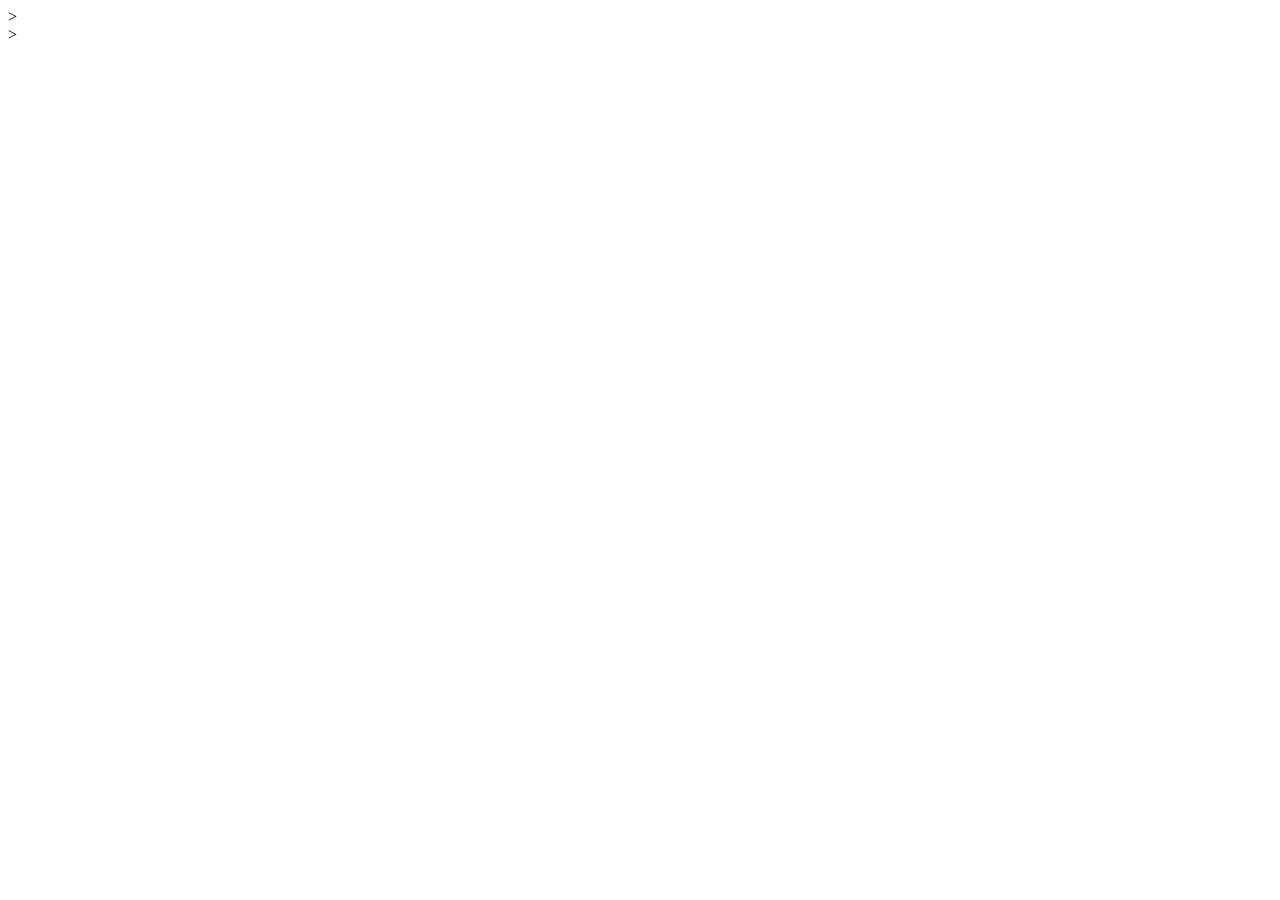
==== index.html @ 70b07ca1 "initial commit" ====
<!DOCTYPE html>
<html lang="en">
<head>
    <meta charset="UTF-8" />
    <meta name="viewport" content="width=device-width, initial-scale=1.0" />
    <title>Portfolio Website - Benjamin Thomas</title>
    <meta name="description" content="UX design portfolio of Ben Thomas showcasing the full design process from research and ideation to prototyping, testing, coding, and final product delivery.">
    <!-- CSS -->
    <link rel="stylesheet" href="css/style.css" />
    <link rel="stylesheet" href="css/grid.css" />
</head>
<body>
    <!-- Navigation -->
    <nav>

    </nav>>

    <!-- Main -->
    <main>

    </main>>

    <!-- Footer -->
     <footer>
        
     </footer>

    <!-- Scripts -->
    <script src="js/"></script>
</body>
</html>
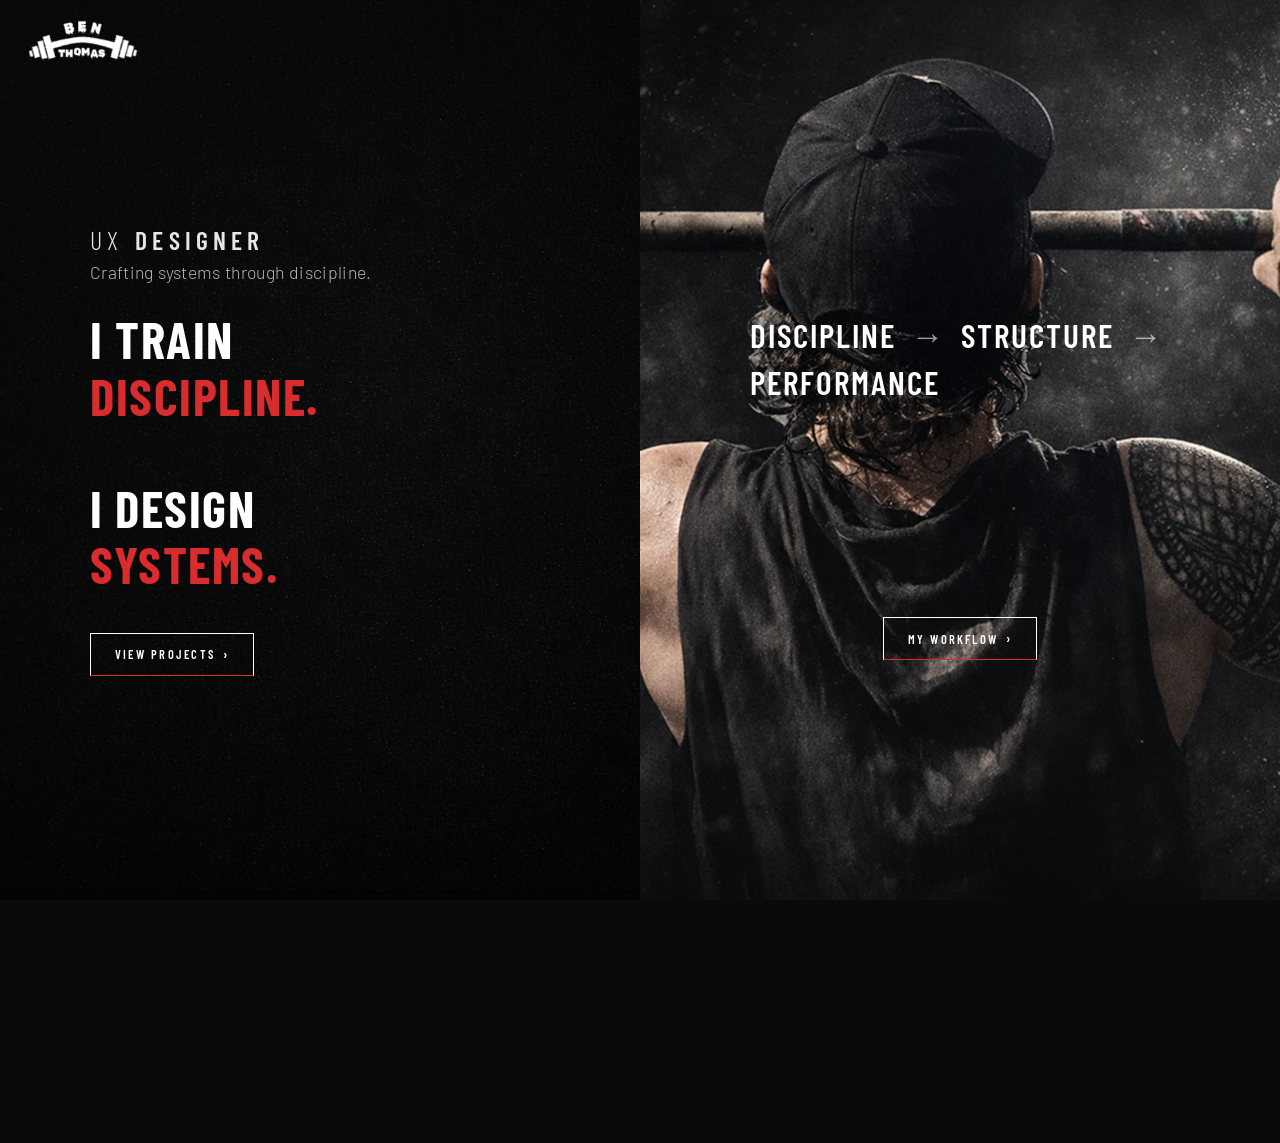
==== commit ff8e8d7f: "Add homepage" ====
--- a/index.html
+++ b/index.html
@@ -4,28 +4,76 @@
     <meta charset="UTF-8" />
     <meta name="viewport" content="width=device-width, initial-scale=1.0" />
     <title>Portfolio Website - Benjamin Thomas</title>
-    <meta name="description" content="UX design portfolio of Ben Thomas showcasing the full design process from research and ideation to prototyping, testing, coding, and final product delivery.">
-    <!-- CSS -->
+    <meta name="description" content="UX design portfolio of Ben Thomas — research, ideation, prototyping, testing, coding and delivery." />
+    <link rel="preconnect" href="https://fonts.googleapis.com" />
+    <link rel="preconnect" href="https://fonts.gstatic.com" crossorigin />
+    <link href="https://fonts.googleapis.com/css2?family=Barlow+Condensed:wght@300;400;600;700&family=Barlow:wght@300;400;500&display=swap" rel="stylesheet" />
     <link rel="stylesheet" href="css/style.css" />
     <link rel="stylesheet" href="css/grid.css" />
 </head>
 <body>
-    <!-- Navigation -->
-    <nav>
-
-    </nav>>
-
-    <!-- Main -->
+    <!-- ------- Navigation ------- -->
+    <nav class="site-nav" aria-label="Site navigation">
+        <a href="index.html" class="nav__logo" aria-label="Ben Thomas — Homepage">
+            <img src="images/logo.webp" alt="Ben Thomas logo" />
+        </a>
+    </nav>
+    <!-- ------- Main ------- -->
     <main>
-
-    </main>>
-
-    <!-- Footer -->
-     <footer>
-        
-     </footer>
-
-    <!-- Scripts -->
-    <script src="js/"></script>
+        <!-- ------- Hero ------- -->
+        <section class="hero" id="hero" aria-label="Hero">
+            <!-- Left panel -->
+            <article class="hero__left" id="heroLeft">
+                <div class="hero__left-content">
+                    <p class="hero__label"><span>UX</span> Designer</p>
+                    <p class="hero__sub">Crafting systems through discipline.</p>
+                    <h1 class="hero__statement">
+                        I train<br>
+                        <em>discipline.</em><br><br>
+                        I design<br>
+                        <em>systems.</em>
+                    </h1>
+                    <a href="projects.html" class="btn-outline">View Projects</a>
+                </div>
+            </article>
+            <!-- Right panel -->
+            <article class="hero__right" id="heroRight">
+                <div class="hero__right-content">
+                    <p class="hero__tagline">
+                        Discipline <span class="arrow">→</span> Structure <span class="arrow">→</span><br>
+                        Performance
+                    </p>
+                    <a href="workflow.html" class="btn-outline">My Workflow</a>
+                </div>
+            </article>
+        </section>
+    </main>
+    <!-- ------- Footer ------- -->
+    <footer class="site-footer">
+        <div class="footer__grid">
+            <div class="footer__col">
+                <h3>Explore</h3>
+                <nav aria-label="Explore">
+                    <a href="workflow.html">Workflow</a>
+                    <a href="projects.html">Projects</a>
+                </nav>
+            </div>
+            <div class="footer__col footer__col--contact">
+                <p class="footer__contact-label">Get in touch</p>
+                <a href="mailto:benthoma0s03@gmail.com" class="footer__email">benthoma0s03@gmail.com</a>
+            </div>
+            <div class="footer__col">
+                <h3>Discover</h3>
+                <nav aria-label="Discover">
+                    <a href="https://www.linkedin.com/in/benjamin-david-thomas/" target="_blank" rel="noopener noreferrer">LinkedIn</a>
+                    <a href="https://github.com/BenjaminDThomas" target="_blank" rel="noopener noreferrer">Github</a>
+                </nav>
+            </div>
+        </div>
+        <hr class="footer__divider" />
+        <p class="footer__copy">All content on this site is the creation and property of Benjamin Thomas.</p>
+    </footer>
+    <!-- ------- Scripts ------- -->
+    <script src="js/hero.js"></script>
 </body>
 </html>
--- a/css/style.css
+++ b/css/style.css
@@ -0,0 +1,94 @@
+/*
+-----------
+Design
+-----------
+*/
+:root {
+    --red: #D82C2E;
+    --white: #FFFFFF;
+    --footer-bg: #111111;
+    --nav-h: 78px;
+    --ease: 0.65s cubic-bezier(0.77, 0, 0.175, 1);
+    --font-condensed: 'Barlow Condensed', sans-serif;
+}
+/*
+-----------
+Global
+-----------
+*/
+*, *::before, *::after { box-sizing: border-box; margin: 0; padding: 0; }
+html, body { height: 100%; background: #0a0a0a; color: var(--white); font-family: 'Barlow', sans-serif; overflow-x: hidden; }
+/*
+-----------
+Navigation
+-----------
+*/
+.site-nav { position: fixed; top: 0; left: 0; width: 100%; height: var(--nav-h); z-index: 20; padding: 18px 28px; background: transparent; }
+.nav__logo { display: inline-block; transition: opacity 0.2s; }
+.nav__logo:hover { opacity: 0.8; }
+.nav__logo img { height: 42px; width: auto; }
+/*
+-----------
+Hero
+-----------
+*/
+.hero { position: relative; width: 100%; height: 100vh; min-height: 560px; overflow: hidden; --split: 50%; }
+.hero__left { left: 0; width: var(--split); background: url('../homepage_images/left_side_background.webp') center / cover no-repeat; }
+.hero__left::before { content: ''; position: absolute; inset: 0; background: rgba(0,0,0,0.55); pointer-events: none; z-index: 0; }
+.hero__right { right: 0; width: calc(100% - var(--split)); background: url('../homepage_images/profile_image.webp') center / cover no-repeat; }
+/*
+-----------
+Hero — Hover States
+-----------
+*/
+.hero.hover-left { --split: 65%; }
+.hero.hover-left .hero__right { filter: blur(3px) brightness(0.45); }
+.hero.hover-left .hero__right-content { opacity: 0.15; }
+.hero.hover-right { --split: 35%; }
+.hero.hover-right .hero__left { filter: blur(3px) brightness(0.45); }
+.hero.hover-right .hero__left-content { opacity: 0.15; }
+/*
+-----------
+Hero — Content
+-----------
+*/
+.hero__left,
+.hero__right { position: absolute; top: 0; bottom: 0; overflow: hidden; display: flex; align-items: center; justify-content: center; transition: width var(--ease), filter var(--ease); }
+.hero__left-content,
+.hero__right-content { position: relative; z-index: 1; width: 78%; max-width: 460px; min-height: 420px; padding-bottom: 0; display: flex; flex-direction: column; align-items: flex-start; justify-content: space-between; transition: opacity 0.4s ease; }
+.hero__right-content { padding-top: 8vh; align-items: center; }
+.hero__right-content .hero__tagline { align-self: center; white-space: nowrap; font-size: clamp(1.6rem, 2.6vw, 2.4rem); }
+.hero__right-content .btn-outline { align-self: center; }
+.hero__label { font-family: var(--font-condensed); font-size: 1.6rem; font-weight: 600; letter-spacing: 0.2em; text-transform: uppercase; margin-bottom: 6px; opacity: 0.9; }
+.hero__label span { font-weight: 300; margin-right: 2px; }
+.hero__sub { font-size: 1.1rem; font-weight: 300; color: rgba(255,255,255,0.7); margin-bottom: 28px; letter-spacing: 0.02em; }
+.hero__statement { font-family: var(--font-condensed); font-size: clamp(2.4rem, 4vw, 3.8rem); font-weight: 700; line-height: 1.1; text-transform: uppercase; letter-spacing: 0.03em; margin-bottom: 40px; }
+.hero__statement em { font-style: normal; color: var(--red); }
+.hero__tagline { font-family: var(--font-condensed); font-size: clamp(1.4rem, 2.2vw, 2rem); font-weight: 600; letter-spacing: 0.06em; text-transform: uppercase; line-height: 1.4; margin-bottom: 40px; white-space: nowrap; }
+.hero__tagline .arrow { color: rgba(255,255,255,0.6); font-weight: 300; margin: 0 6px; }
+/*
+-----------
+Button
+-----------
+*/
+.btn-outline { display: inline-flex; align-items: center; gap: 8px; padding: 12px 24px; border: 1.5px solid var(--white); border-bottom-color: var(--red); background: transparent; color: var(--white); font-family: var(--font-condensed); font-size: 0.78rem; font-weight: 600; letter-spacing: 0.18em; text-transform: uppercase; text-decoration: none; cursor: pointer; transition: background 0.25s, color 0.25s, border-color 0.25s, transform 0.2s; }
+.btn-outline::after { content: '›'; font-size: 1.15em; transition: transform 0.2s; }
+.btn-outline:hover { background: var(--red); border-color: var(--red); color: var(--white); transform: translateY(-2px); }
+.btn-outline:hover::after { transform: translateX(3px); }
+/*
+-----------
+Footer
+-----------
+*/
+.site-footer { background: var(--footer-bg); padding: 52px 0 28px; }
+.footer__col h3 { font-family: var(--font-condensed); font-size: 1.05rem; font-weight: 700; letter-spacing: 0.24em; text-transform: uppercase; color: rgba(255,255,255,0.85); margin-bottom: 18px; }
+.footer__col nav { display: flex; flex-direction: column; gap: 10px; }
+.footer__col a { font-size: 0.95rem; font-weight: 300; color: var(--white); text-decoration: none; display: inline-block; transition: color 0.2s, transform 0.2s; }
+.footer__col a:hover { color: var(--red); transform: translateY(-2px); }
+.footer__col--contact { text-align: left; }
+.footer__contact-label { font-family: var(--font-condensed); font-size: 1.4rem; font-weight: 700; letter-spacing: 0.18em; text-transform: uppercase; color: var(--red); display: block; margin-bottom: 10px; }
+.footer__email { font-size: 0.95rem; font-weight: 400; color: var(--white); text-decoration: none; position: relative; display: inline-block; }
+.footer__email::after { content: ''; position: absolute; left: 0; right: 0; bottom: -2px; height: 1px; background: var(--white); transform: scaleX(0); transform-origin: left; transition: transform 0.25s; }
+.footer__email:hover::after { transform: scaleX(1); }
+.footer__divider { border: none; border-top: 1px solid rgba(255,255,255,0.1); margin: 0 0 20px; }
+.footer__copy { text-align: center; font-size: 0.72rem; font-weight: 300; color: rgba(255,255,255,0.35); letter-spacing: 0.05em; }
--- a/css/grid.css
+++ b/css/grid.css
@@ -0,0 +1,36 @@
+/*
+-----------
+Footer Grid
+-----------
+*/
+.footer__grid { display: grid; grid-template-columns: 1fr 1fr 1fr; align-items: start; max-width: 860px; width: 100%; margin: 0 auto 44px; padding: 0 40px; }
+.footer__col { justify-self: center; text-align: left; }
+.footer__col nav { align-items: flex-start; }
+/*
+-----------
+Responsive
+-----------
+*/
+@media (max-width: 768px) {
+    .site-nav { background: #0a0a0a; }
+    .hero { height: auto; min-height: calc(100svh - var(--nav-h)); margin-top: var(--nav-h); }
+    .hero__left,
+    .hero__right { position: relative; left: auto !important; right: auto !important; width: 100% !important; height: 50svh; filter: none !important; }
+    .hero.hover-left .hero__right,
+    .hero.hover-right .hero__left { filter: none !important; }
+    .hero.hover-left .hero__right-content,
+    .hero.hover-right .hero__left-content { opacity: 1 !important; }
+    .hero__left-content,
+    .hero__right-content { width: 100%; margin: 0; padding: 0 28px 6vh; }
+    .hero__right { display: flex; align-items: center; justify-content: center; }
+    .hero__right-content { padding: 0 !important; margin: 0 auto !important; align-items: flex-start; justify-content: flex-start !important; min-height: 0 !important; width: 70%; max-width: 300px; }
+    .hero__right-content .hero__tagline { align-self: center; text-align: center; white-space: normal; font-size: 1.3rem; }
+    .hero__right-content .btn-outline { align-self: center; margin-top: 24px; }
+    .footer__grid { grid-template-columns: 1fr; padding: 0; gap: 32px; justify-items: center; }
+    .footer__col { width: 180px; }
+    .footer__col--contact { order: -1; }
+}
+@media (max-width: 480px) {
+    .hero__tagline { white-space: normal; }
+    .hero__left-content, .hero__right-content { min-height: 0 !important; }
+}
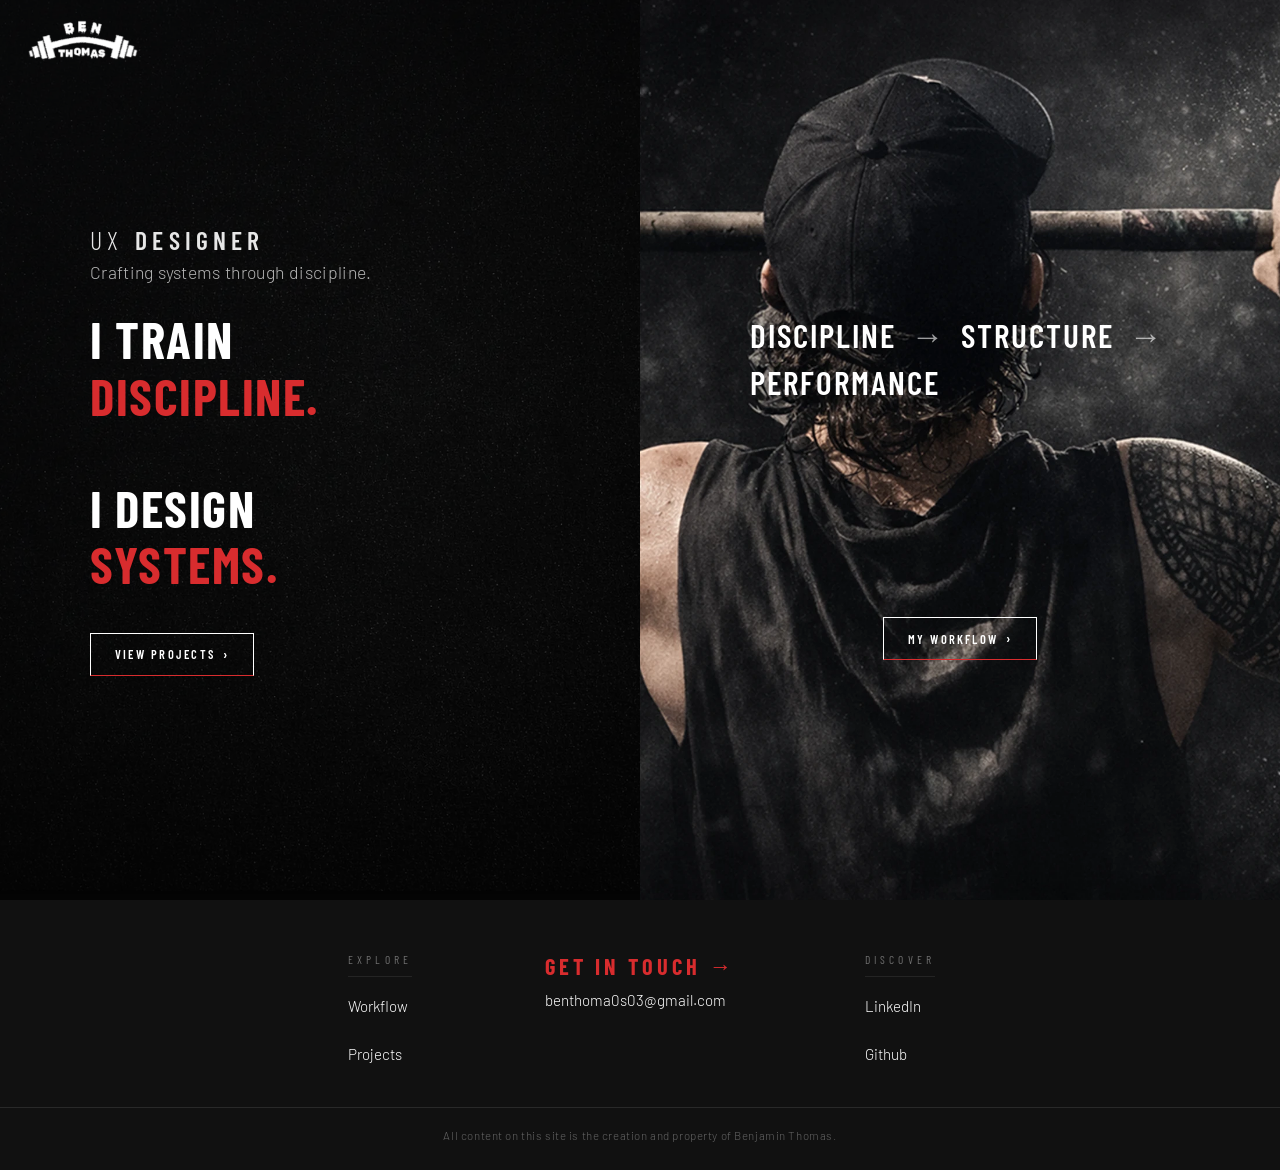
==== commit 79f73112: "Add ux workflow page" ====
--- a/index.html
+++ b/index.html
@@ -52,18 +52,18 @@
     <footer class="site-footer">
         <div class="footer__grid">
             <div class="footer__col">
-                <h3>Explore</h3>
+                <h2>Explore</h2>
                 <nav aria-label="Explore">
                     <a href="workflow.html">Workflow</a>
                     <a href="projects.html">Projects</a>
                 </nav>
             </div>
             <div class="footer__col footer__col--contact">
-                <p class="footer__contact-label">Get in touch</p>
+                <p class="footer__contact-label">Get in touch <span aria-hidden="true">→</span></p>
                 <a href="mailto:benthoma0s03@gmail.com" class="footer__email">benthoma0s03@gmail.com</a>
             </div>
             <div class="footer__col">
-                <h3>Discover</h3>
+                <h2>Discover</h2>
                 <nav aria-label="Discover">
                     <a href="https://www.linkedin.com/in/benjamin-david-thomas/" target="_blank" rel="noopener noreferrer">LinkedIn</a>
                     <a href="https://github.com/BenjaminDThomas" target="_blank" rel="noopener noreferrer">Github</a>
--- a/css/style.css
+++ b/css/style.css
@@ -17,13 +17,28 @@
 -----------
 */
 *, *::before, *::after { box-sizing: border-box; margin: 0; padding: 0; }
-html, body { height: 100%; background: #0a0a0a; color: var(--white); font-family: 'Barlow', sans-serif; overflow-x: hidden; }
+html { min-height: 100%; } body { min-height: 100%; background: #0a0a0a; color: var(--white); font-family: 'Barlow', sans-serif; overflow-x: hidden; }
 /*
 -----------
 Navigation
 -----------
 */
-.site-nav { position: fixed; top: 0; left: 0; width: 100%; height: var(--nav-h); z-index: 20; padding: 18px 28px; background: transparent; }
+.site-nav {
+    position: fixed;
+    top: 0;
+    left: 0;
+    width: 100%;
+    height: var(--nav-h);
+    z-index: 20;
+    padding: 18px 28px;
+    background: transparent;
+    border-bottom: 1px solid transparent;
+    transition: background 0.35s ease, border-color 0.35s ease;
+}
+.site-nav.nav--scrolled {
+    background: #0a0a0a;
+    border-bottom: 1px solid rgba(255,255,255,0.06);
+}
 .nav__logo { display: inline-block; transition: opacity 0.2s; }
 .nav__logo:hover { opacity: 0.8; }
 .nav__logo img { height: 42px; width: auto; }
@@ -58,7 +73,7 @@
 .hero__right-content { position: relative; z-index: 1; width: 78%; max-width: 460px; min-height: 420px; padding-bottom: 0; display: flex; flex-direction: column; align-items: flex-start; justify-content: space-between; transition: opacity 0.4s ease; }
 .hero__right-content { padding-top: 8vh; align-items: center; }
 .hero__right-content .hero__tagline { align-self: center; white-space: nowrap; font-size: clamp(1.6rem, 2.6vw, 2.4rem); }
-.hero__right-content .btn-outline { align-self: center; }
+.hero__right-content .btn-outline { align-self: center; margin-top: auto; }
 .hero__label { font-family: var(--font-condensed); font-size: 1.6rem; font-weight: 600; letter-spacing: 0.2em; text-transform: uppercase; margin-bottom: 6px; opacity: 0.9; }
 .hero__label span { font-weight: 300; margin-right: 2px; }
 .hero__sub { font-size: 1.1rem; font-weight: 300; color: rgba(255,255,255,0.7); margin-bottom: 28px; letter-spacing: 0.02em; }
@@ -81,12 +96,12 @@
 -----------
 */
 .site-footer { background: var(--footer-bg); padding: 52px 0 28px; }
-.footer__col h3 { font-family: var(--font-condensed); font-size: 1.05rem; font-weight: 700; letter-spacing: 0.24em; text-transform: uppercase; color: rgba(255,255,255,0.85); margin-bottom: 18px; }
-.footer__col nav { display: flex; flex-direction: column; gap: 10px; }
+.footer__col h2 { font-family: var(--font-condensed); font-size: 0.72rem; font-weight: 400; letter-spacing: 0.35em; text-transform: uppercase; color: rgba(255,255,255,0.4); margin-bottom: 20px; padding-bottom: 10px; border-bottom: 1px solid rgba(255,255,255,0.08); }
+.footer__col nav { display: flex; flex-direction: column; gap: 30px; margin-top: 16px; }
 .footer__col a { font-size: 0.95rem; font-weight: 300; color: var(--white); text-decoration: none; display: inline-block; transition: color 0.2s, transform 0.2s; }
 .footer__col a:hover { color: var(--red); transform: translateY(-2px); }
 .footer__col--contact { text-align: left; }
-.footer__contact-label { font-family: var(--font-condensed); font-size: 1.4rem; font-weight: 700; letter-spacing: 0.18em; text-transform: uppercase; color: var(--red); display: block; margin-bottom: 10px; }
+.footer__contact-label { font-family: var(--font-condensed); font-size: 1.4rem; font-weight: 700; letter-spacing: 0.18em; text-transform: uppercase; color: var(--red); display: flex; align-items: center; gap: 8px; white-space: nowrap; margin-bottom: 10px; }
 .footer__email { font-size: 0.95rem; font-weight: 400; color: var(--white); text-decoration: none; position: relative; display: inline-block; }
 .footer__email::after { content: ''; position: absolute; left: 0; right: 0; bottom: -2px; height: 1px; background: var(--white); transform: scaleX(0); transform-origin: left; transition: transform 0.25s; }
 .footer__email:hover::after { transform: scaleX(1); }
--- a/css/grid.css
+++ b/css/grid.css
@@ -12,7 +12,6 @@
 -----------
 */
 @media (max-width: 768px) {
-    .site-nav { background: #0a0a0a; }
     .hero { height: auto; min-height: calc(100svh - var(--nav-h)); margin-top: var(--nav-h); }
     .hero__left,
     .hero__right { position: relative; left: auto !important; right: auto !important; width: 100% !important; height: 50svh; filter: none !important; }
@@ -29,6 +28,7 @@
     .footer__grid { grid-template-columns: 1fr; padding: 0; gap: 32px; justify-items: center; }
     .footer__col { width: 180px; }
     .footer__col--contact { order: -1; }
+    .footer__col h2 { font-size: 0.85rem; font-weight: 600; color: rgba(255,255,255,0.75); letter-spacing: 0.2em; }
 }
 @media (max-width: 480px) {
     .hero__tagline { white-space: normal; }
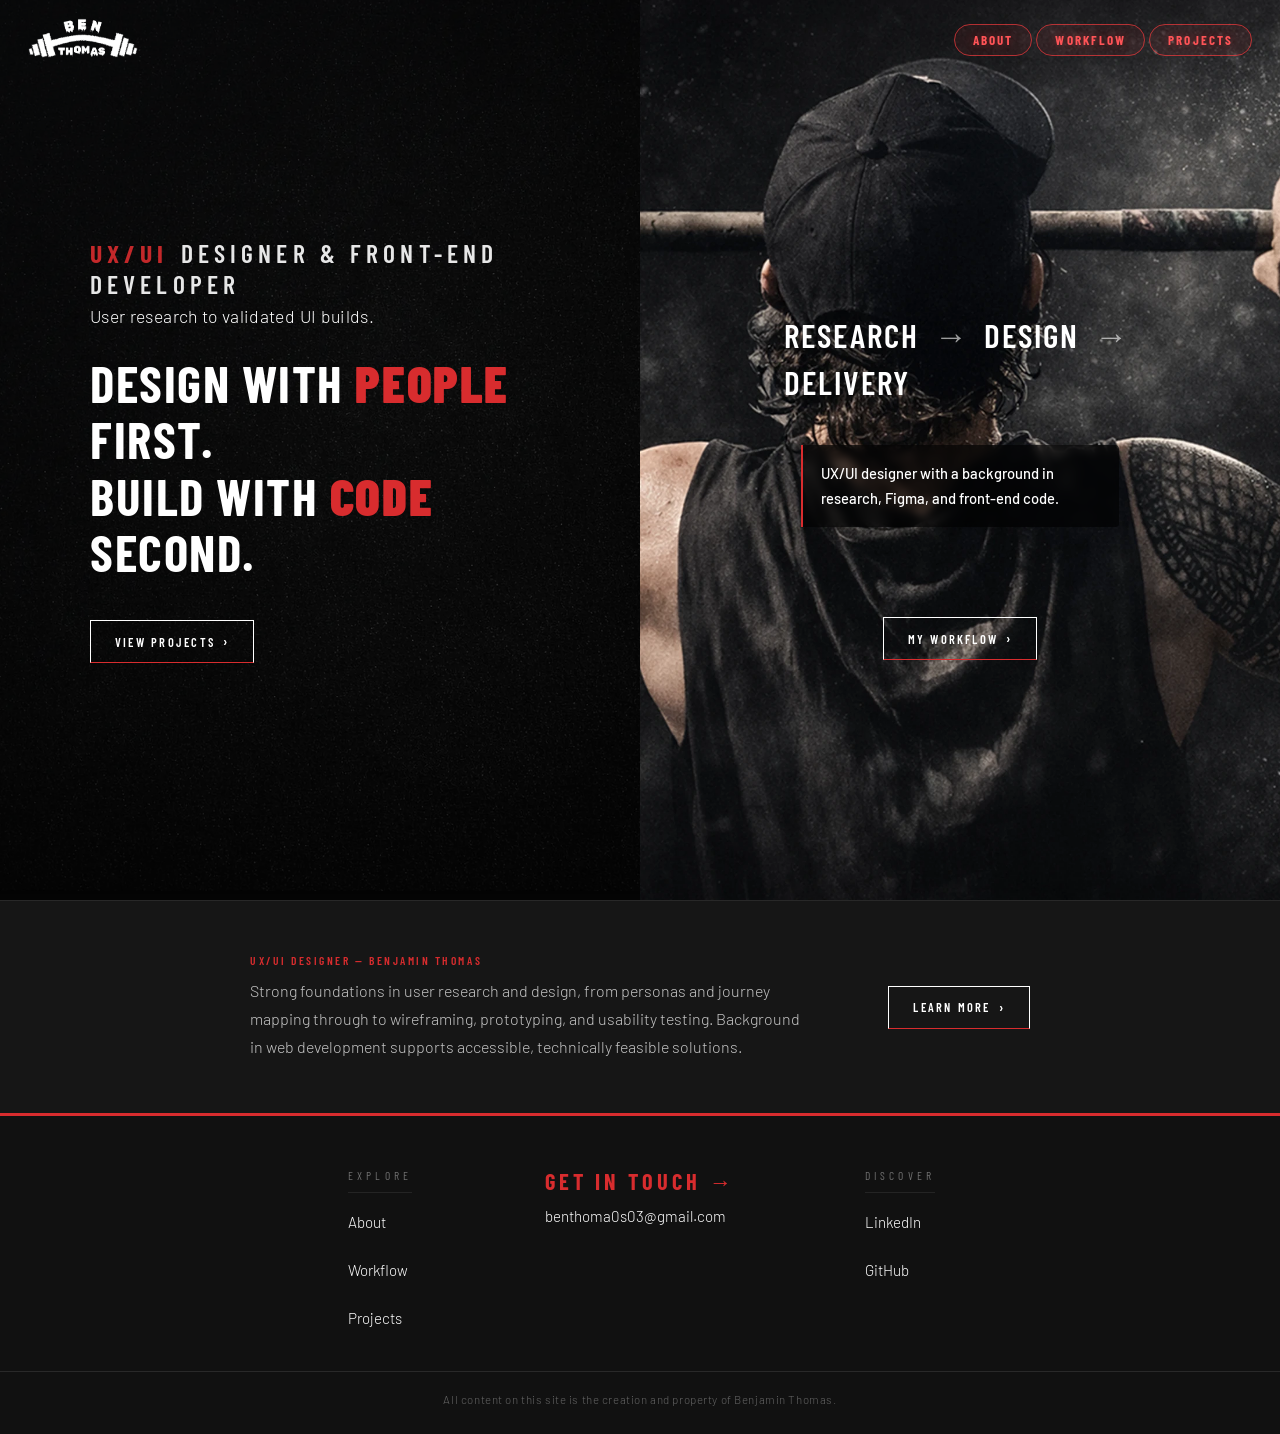
==== commit 5e6a64be: "Refine portfolio site: clarify UX/UI role, reduce gym metaphor, add case study testing details, clea" ====
--- a/index.html
+++ b/index.html
@@ -3,77 +3,100 @@
 <head>
     <meta charset="UTF-8" />
     <meta name="viewport" content="width=device-width, initial-scale=1.0" />
-    <title>Portfolio Website - Benjamin Thomas</title>
+    <title>Portfolio — Benjamin Thomas</title>
     <meta name="description" content="UX design portfolio of Ben Thomas — research, ideation, prototyping, testing, coding and delivery." />
     <link rel="preconnect" href="https://fonts.googleapis.com" />
     <link rel="preconnect" href="https://fonts.gstatic.com" crossorigin />
     <link href="https://fonts.googleapis.com/css2?family=Barlow+Condensed:wght@300;400;600;700&family=Barlow:wght@300;400;500&display=swap" rel="stylesheet" />
+    <link rel="icon" href="images/favicon.ico" type="image/x-icon" />
     <link rel="stylesheet" href="css/style.css" />
     <link rel="stylesheet" href="css/grid.css" />
+    <link rel="stylesheet" href="css/about.css" />
 </head>
-<body>
-    <!-- ------- Navigation ------- -->
-    <nav class="site-nav" aria-label="Site navigation">
-        <a href="index.html" class="nav__logo" aria-label="Ben Thomas — Homepage">
+<body class="home-page">
+    <!-- Navigation -->
+    <nav class="site-nav">
+        <a href="index.html" class="nav__logo">
             <img src="images/logo.webp" alt="Ben Thomas logo" />
         </a>
+        <ul class="nav__links">
+            <li><a href="about.html" class="nav__link">About</a></li>
+            <li><a href="workflow.html" class="nav__link">Workflow</a></li>
+            <li><a href="projects.html" class="nav__link">Projects</a></li>
+        </ul>
     </nav>
-    <!-- ------- Main ------- -->
-    <main>
-        <!-- ------- Hero ------- -->
-        <section class="hero" id="hero" aria-label="Hero">
-            <!-- Left panel -->
+    <main id="main">
+        <!-- Hero -->
+        <section class="hero" id="hero">
             <article class="hero__left" id="heroLeft">
                 <div class="hero__left-content">
-                    <p class="hero__label"><span>UX</span> Designer</p>
-                    <p class="hero__sub">Crafting systems through discipline.</p>
+                    <p class="hero__label"><span><strong>UX/UI</strong></span> Designer & Front-end Developer</p>
+                    <p class="hero__sub">User research to validated UI builds.</p>
                     <h1 class="hero__statement">
-                        I train<br>
-                        <em>discipline.</em><br><br>
-                        I design<br>
-                        <em>systems.</em>
+                        Design with <strong>people</strong> first.<br>
+                        Build with <strong>code</strong> second.
                     </h1>
                     <a href="projects.html" class="btn-outline">View Projects</a>
                 </div>
             </article>
-            <!-- Right panel -->
             <article class="hero__right" id="heroRight">
                 <div class="hero__right-content">
                     <p class="hero__tagline">
-                        Discipline <span class="arrow">→</span> Structure <span class="arrow">→</span><br>
-                        Performance
+                        Research <span class="arrow">&#x2192;</span> Design <span class="arrow">&#x2192;</span><br>
+                        Delivery
                     </p>
+                    <div class="hero__right-bio-wrap">
+                        <p class="hero__right-bio">UX/UI designer with a background in research, Figma, and front-end code.</p>
+                    </div>
                     <a href="workflow.html" class="btn-outline">My Workflow</a>
                 </div>
             </article>
         </section>
+        <!--
+            AI-assisted section:
+            The About Teaser strip below — layout, copy structure and CTA — was drafted with help from Claude AI,
+            then reviewed and edited for integration, styling, and accessibility within this project.
+        -->
+        <!-- About Teaser -->
+        <section class="about-teaser">
+            <div class="about-teaser__inner">
+                <div class="about-teaser__text">
+                    <span class="about-teaser__label">UX/UI Designer &#x2014; Benjamin Thomas</span>
+                    <p class="about-teaser__bio">Strong foundations in user research and design, from personas and journey mapping through to wireframing, prototyping, and usability testing. Background in web development supports accessible, technically feasible solutions.</p>
+                </div>
+                <div class="about-teaser__cta">
+                    <a href="about.html" class="btn-outline">Learn More</a>
+                </div>
+            </div>
+        </section>
     </main>
-    <!-- ------- Footer ------- -->
+    <!-- Footer -->
     <footer class="site-footer">
         <div class="footer__grid">
             <div class="footer__col">
                 <h2>Explore</h2>
-                <nav aria-label="Explore">
+                <nav>
+                    <a href="about.html">About</a>
                     <a href="workflow.html">Workflow</a>
                     <a href="projects.html">Projects</a>
                 </nav>
             </div>
             <div class="footer__col footer__col--contact">
-                <p class="footer__contact-label">Get in touch <span aria-hidden="true">→</span></p>
+                <p class="footer__contact-label">Get in touch &#x2192;</p>
                 <a href="mailto:benthoma0s03@gmail.com" class="footer__email">benthoma0s03@gmail.com</a>
             </div>
             <div class="footer__col">
                 <h2>Discover</h2>
-                <nav aria-label="Discover">
+                <nav>
                     <a href="https://www.linkedin.com/in/benjamin-david-thomas/" target="_blank" rel="noopener noreferrer">LinkedIn</a>
-                    <a href="https://github.com/BenjaminDThomas" target="_blank" rel="noopener noreferrer">Github</a>
+                    <a href="https://github.com/BenjaminDThomas" target="_blank" rel="noopener noreferrer">GitHub</a>
                 </nav>
             </div>
         </div>
         <hr class="footer__divider" />
         <p class="footer__copy">All content on this site is the creation and property of Benjamin Thomas.</p>
     </footer>
-    <!-- ------- Scripts ------- -->
-    <script src="js/hero.js"></script>
+    <!-- Scripts -->
+        <script src="js/hero.js"></script>
 </body>
 </html>
--- a/css/style.css
+++ b/css/style.css
@@ -18,6 +18,12 @@
 */
 *, *::before, *::after { box-sizing: border-box; margin: 0; padding: 0; }
 html { min-height: 100%; } body { min-height: 100%; background: #0a0a0a; color: var(--white); font-family: 'Barlow', sans-serif; overflow-x: hidden; }
+/*
+-----------
+Skip Link
+-----------
+*/
+
 /*
 -----------
 Navigation
@@ -74,11 +80,11 @@
 .hero__right-content { padding-top: 8vh; align-items: center; }
 .hero__right-content .hero__tagline { align-self: center; white-space: nowrap; font-size: clamp(1.6rem, 2.6vw, 2.4rem); }
 .hero__right-content .btn-outline { align-self: center; margin-top: auto; }
-.hero__label { font-family: var(--font-condensed); font-size: 1.6rem; font-weight: 600; letter-spacing: 0.2em; text-transform: uppercase; margin-bottom: 6px; opacity: 0.9; }
-.hero__label span { font-weight: 300; margin-right: 2px; }
-.hero__sub { font-size: 1.1rem; font-weight: 300; color: rgba(255,255,255,0.7); margin-bottom: 28px; letter-spacing: 0.02em; }
-.hero__statement { font-family: var(--font-condensed); font-size: clamp(2.4rem, 4vw, 3.8rem); font-weight: 700; line-height: 1.1; text-transform: uppercase; letter-spacing: 0.03em; margin-bottom: 40px; }
-.hero__statement em { font-style: normal; color: var(--red); }
+.hero__label { font-family: var(--font-condensed); font-size: 1.6rem; font-weight: 600; letter-spacing: 0.2em; text-transform: uppercase; margin-bottom: 6px; opacity: 0.9; color: var(--white); }
+.hero__label span { font-weight: 300; margin-right: 2px; color: var(--red); }
+.hero__sub { font-size: 1.1rem; font-weight: 300; color: var(--white); margin-bottom: 28px; letter-spacing: 0.02em; }
+.hero__statement { font-family: var(--font-condensed); font-size: clamp(2.4rem, 4vw, 3.8rem); font-weight: 700; line-height: 1.1; text-transform: uppercase; letter-spacing: 0.03em; margin-bottom: 40px; color: var(--white); }
+.hero__statement strong { color: var(--red); font-weight: 900; }
 .hero__tagline { font-family: var(--font-condensed); font-size: clamp(1.4rem, 2.2vw, 2rem); font-weight: 600; letter-spacing: 0.06em; text-transform: uppercase; line-height: 1.4; margin-bottom: 40px; white-space: nowrap; }
 .hero__tagline .arrow { color: rgba(255,255,255,0.6); font-weight: 300; margin: 0 6px; }
 /*
--- a/css/about.css
+++ b/css/about.css
@@ -0,0 +1,503 @@
+/*
+-----------
+About Page & Homepage Additions
+-----------
+*/
+
+/*
+-----------
+NAV — base layout: logo left, links right on all pages
+-----------
+*/
+.site-nav {
+    display: flex !important;
+    align-items: center;
+    justify-content: space-between;
+}
+
+/*
+-----------
+NAV — inline row layout for all page classes
+-----------
+*/
+.home-page .nav__links,
+.about-page .nav__links,
+.workflow-page .nav__links,
+.projects-page .nav__links,
+.case-study-page .nav__links {
+    position: static !important;
+    transform: none !important;
+    top: auto !important;
+    display: flex;
+    align-items: center;
+    gap: 4px;
+    flex-direction: row;
+    background: none;
+    box-shadow: none;
+    padding: 0;
+    margin: 0;
+    list-style: none;
+}
+
+/*
+-----------
+NAV — red pill links on all pages
+-----------
+*/
+.home-page .nav__link,
+.about-page .nav__link,
+.workflow-page .nav__link,
+.projects-page .nav__link,
+.case-study-page .nav__link {
+    font-family: var(--font-condensed);
+    font-size: 0.82rem;
+    font-weight: 700;
+    letter-spacing: 0.16em;
+    text-transform: uppercase;
+    color: var(--red);
+    text-decoration: none;
+    padding: 7px 16px;
+    border-radius: 20px;
+    border: 1.5px solid rgba(216,44,46,0.4);
+    transition: color 0.2s, border-color 0.2s, background 0.2s;
+}
+.home-page .nav__link:hover,
+.about-page .nav__link:hover,
+.workflow-page .nav__link:hover,
+.projects-page .nav__link:hover,
+.case-study-page .nav__link:hover {
+    color: #fff;
+    background: var(--red);
+    border-color: var(--red);
+}
+.about-page .nav__link--active {
+    color: #fff;
+    background: var(--red);
+    border-color: var(--red);
+}
+
+/*
+-----------
+NAV — homepage extra visibility on transparent background
+Brighter border and subtle glow so links read against dark hero
+-----------
+*/
+.home-page .nav__link {
+    color: #ff5457;
+    border-color: rgba(255,60,63,0.65);
+    background: rgba(255,60,63,0.07);
+    text-shadow: 0 0 10px rgba(255,60,63,0.35);
+    padding: 7px 18px;
+}
+.home-page .site-nav.nav--scrolled .nav__link {
+    color: var(--red);
+    border-color: rgba(216,44,46,0.5);
+    background: rgba(216,44,46,0.06);
+    text-shadow: none;
+}
+
+/*
+-----------
+NAV — homepage: transparent until .nav--scrolled added by JS
+-----------
+*/
+.home-page .site-nav {
+    background: transparent;
+    border-bottom: 1px solid transparent;
+    transition: background 0.3s, border-color 0.3s, backdrop-filter 0.3s;
+}
+.home-page .site-nav.nav--scrolled {
+    background: rgba(10,10,10,0.95);
+    border-bottom: 1px solid rgba(255,255,255,0.06);
+    backdrop-filter: blur(8px);
+}
+
+/*
+-----------
+NAV — solid dark bg on all non-home pages
+-----------
+*/
+.about-page .site-nav,
+.workflow-page .site-nav,
+.projects-page .site-nav,
+.case-study-page .site-nav {
+    background: rgba(10,10,10,0.97);
+    border-bottom: 1px solid rgba(255,255,255,0.07);
+}
+
+/*
+-----------
+About page — base
+-----------
+*/
+.about-page {
+    background: #f5f5f0;
+    color: #111;
+    font-family: 'Barlow', sans-serif;
+}
+
+/*
+-----------
+About — page header
+-----------
+*/
+.about-header {
+    background: #0a0a0a;
+    padding: calc(var(--nav-h) + 52px) 0 52px;
+}
+.about-header__inner {
+    max-width: 80%;
+    margin: 0 auto;
+}
+.about-header__label {
+    font-family: var(--font-condensed);
+    font-size: 0.78rem;
+    font-weight: 600;
+    letter-spacing: 0.22em;
+    text-transform: uppercase;
+    color: rgba(255,255,255,0.4);
+    display: block;
+    margin-bottom: 12px;
+}
+.about-header__title {
+    font-family: var(--font-condensed);
+    font-size: clamp(3rem, 7vw, 5.5rem);
+    font-weight: 700;
+    letter-spacing: 0.04em;
+    text-transform: uppercase;
+    color: #fff;
+    line-height: 0.95;
+    margin-bottom: 20px;
+}
+.about-header__role {
+    font-family: var(--font-condensed);
+    font-size: clamp(1rem, 1.6vw, 1.3rem);
+    font-weight: 700;
+    letter-spacing: 0.18em;
+    text-transform: uppercase;
+    color: #fff;
+    background: var(--red);
+    display: inline-block;
+    padding: 6px 18px 5px;
+    margin-top: 8px;
+}
+.about-header__rule {
+    width: 100%;
+    height: 1px;
+    background: rgba(255,255,255,0.08);
+    margin-top: 40px;
+}
+
+/*
+-----------
+About — sections
+-----------
+*/
+.about-section {
+    padding: 64px 0;
+    border-bottom: 1px solid rgba(0,0,0,0.1);
+}
+.about-section--bio    { background: #f5f5f0; }
+.about-section--skills { background: #eceae3; }
+.about-section--cta    { background: #0a0a0a; border-bottom: none; }
+
+.about-container {
+    max-width: 80%;
+    margin: 0 auto;
+    display: grid;
+    grid-template-columns: 140px 1fr;
+    gap: 0;
+    align-items: start;
+}
+.about-section__meta {
+    position: sticky;
+    top: 130px;
+    padding-right: 32px;
+    padding-top: 4px;
+}
+.about-section__num {
+    font-family: var(--font-condensed);
+    font-size: 0.875rem;
+    font-weight: 600;
+    letter-spacing: 0.2em;
+    color: #666;
+    display: block;
+    margin-bottom: 4px;
+}
+.about-section__label {
+    font-family: var(--font-condensed);
+    font-size: 0.95rem;
+    font-weight: 700;
+    letter-spacing: 0.06em;
+    text-transform: uppercase;
+    color: #111;
+    line-height: 1.3;
+}
+.about-section__label span {
+    font-weight: 400;
+    font-size: 0.8rem;
+    letter-spacing: 0.15em;
+    color: #555;
+    display: block;
+    margin-top: 2px;
+}
+.about-section__body { min-width: 0; }
+.about-section__heading {
+    font-family: var(--font-condensed);
+    font-size: clamp(1.3rem, 2.2vw, 1.75rem);
+    font-weight: 700;
+    letter-spacing: 0.04em;
+    text-transform: uppercase;
+    color: #111;
+    margin-bottom: 10px;
+}
+.about-rule {
+    display: block;
+    width: 100%;
+    height: 1px;
+    background: rgba(0,0,0,0.15);
+    border: none;
+    margin: 10px 0 24px;
+}
+.about-text {
+    font-size: 1rem;
+    font-weight: 400;
+    color: #333;
+    line-height: 1.8;
+    margin-bottom: 18px;
+}
+
+/*
+-----------
+About — skills grid
+-----------
+*/
+.about-skills {
+    list-style: none;
+    padding: 0;
+    margin: 24px 0 0;
+    display: grid;
+    grid-template-columns: repeat(4, 1fr);
+    gap: 12px;
+}
+.about-skill {
+    display: flex;
+    flex-direction: column;
+    gap: 6px;
+    padding: 18px 16px;
+    border-radius: 6px;
+    border: 1px solid rgba(0,0,0,0.1);
+    background: rgba(255,255,255,0.7);
+    transition: border-color 0.2s, transform 0.2s, box-shadow 0.2s;
+}
+.about-skill:hover {
+    border-color: rgba(0,0,0,0.25);
+    transform: translateY(-2px);
+    box-shadow: 0 4px 20px rgba(0,0,0,0.08);
+}
+.about-skill__icon { font-size: 0.7rem; }
+.about-skill--design   .about-skill__icon { color: var(--red); }
+.about-skill--research .about-skill__icon { color: #16a34a; }
+.about-skill--code     .about-skill__icon { color: #2563eb; }
+.about-skill--access   .about-skill__icon { color: #7c3aed; }
+.about-skill__name {
+    font-family: var(--font-condensed);
+    font-size: 1rem;
+    font-weight: 700;
+    letter-spacing: 0.04em;
+    color: #111;
+    display: block;
+}
+.about-skill__type {
+    font-family: var(--font-condensed);
+    font-size: 0.68rem;
+    font-weight: 600;
+    letter-spacing: 0.14em;
+    text-transform: uppercase;
+}
+.about-skill--design   .about-skill__type { color: var(--red); }
+.about-skill--research .about-skill__type { color: #15803d; }
+.about-skill--code     .about-skill__type { color: #1d4ed8; }
+.about-skill--access   .about-skill__type { color: #6d28d9; }
+
+/*
+-----------
+About — CTA section
+-----------
+*/
+.about-cta {
+    max-width: 80%;
+    margin: 0 auto;
+    text-align: center;
+    padding: 20px 0;
+}
+.about-cta__heading {
+    font-family: var(--font-condensed);
+    font-size: clamp(1.8rem, 3.5vw, 2.8rem);
+    font-weight: 700;
+    letter-spacing: 0.06em;
+    text-transform: uppercase;
+    color: #fff;
+    margin-bottom: 12px;
+}
+.about-cta__sub {
+    font-size: 1rem;
+    font-weight: 300;
+    color: rgba(255,255,255,0.5);
+    margin-bottom: 32px;
+    line-height: 1.7;
+}
+.about-cta__links {
+    display: flex;
+    align-items: center;
+    justify-content: center;
+    gap: 16px;
+    flex-wrap: wrap;
+}
+
+/*
+-----------
+About — scroll to top
+-----------
+*/
+.about-page .scroll-top {
+    position: fixed;
+    bottom: 28px;
+    right: 28px;
+    z-index: 9999;
+    display: flex;
+    flex-direction: column;
+    align-items: center;
+    justify-content: center;
+    gap: 3px;
+    width: 54px;
+    height: 54px;
+    border-radius: 10px;
+    border: 1px solid rgba(255,255,255,0.2);
+    background: rgba(12,12,12,0.95);
+    color: #fff;
+    cursor: pointer;
+    backdrop-filter: blur(12px);
+    transition: background 0.2s, transform 0.2s, border-color 0.2s;
+}
+.about-page .scroll-top:hover {
+    background: var(--red);
+    border-color: var(--red);
+    transform: translateY(-3px);
+}
+.about-page .scroll-top[hidden] { display: none !important; }
+.about-page .scroll-top__label {
+    font-family: var(--font-condensed);
+    font-size: 0.52rem;
+    letter-spacing: 0.22em;
+    text-transform: uppercase;
+    color: inherit;
+}
+
+/*
+-----------
+Homepage — teaser strip
+Red bottom border separates from footer
+-----------
+*/
+.about-teaser {
+    background: #161616;
+    border-top: 1px solid rgba(255,255,255,0.08);
+    border-bottom: 3px solid var(--red);
+    padding: 52px 0;
+}
+.about-teaser__inner {
+    max-width: 860px;
+    margin: 0 auto;
+    padding: 0 40px;
+    display: grid;
+    grid-template-columns: 1fr auto;
+    align-items: center;
+    gap: 40px;
+}
+.about-teaser__text {
+    display: flex;
+    flex-direction: column;
+    gap: 10px;
+}
+.about-teaser__label {
+    font-family: var(--font-condensed);
+    font-size: 0.72rem;
+    font-weight: 600;
+    letter-spacing: 0.22em;
+    text-transform: uppercase;
+    color: var(--red);
+}
+.about-teaser__bio {
+    font-size: 1rem;
+    font-weight: 300;
+    color: rgba(255,255,255,0.75);
+    line-height: 1.75;
+    max-width: 560px;
+}
+.about-teaser__cta { flex-shrink: 0; }
+
+/*
+-----------
+Homepage — right panel bio wrap
+Dark scrim with red left border over photo
+-----------
+*/
+.hero__right-bio-wrap {
+    background: rgba(0,0,0,0.6);
+    border-left: 2px solid var(--red);
+    backdrop-filter: blur(4px);
+    padding: 16px 18px;
+    margin-bottom: 20px;
+    border-radius: 0 4px 4px 0;
+}
+.hero__right-bio {
+    font-size: clamp(0.92rem, 1.1vw, 1rem);
+    font-weight: 500;
+    color: #fff;
+    line-height: 1.7;
+    margin: 0;
+    max-width: 280px;
+}
+
+/*
+-----------
+Responsive
+-----------
+*/
+@media (max-width: 1100px) {
+    .about-container { max-width: 90%; }
+    .about-header__inner { max-width: 90%; }
+    .about-cta { max-width: 90%; }
+}
+@media (max-width: 900px) {
+    .about-container {
+        grid-template-columns: 1fr;
+        max-width: 90%;
+        gap: 12px;
+    }
+    .about-section__meta {
+        position: static;
+        margin-bottom: 8px;
+        display: flex;
+        align-items: baseline;
+        gap: 10px;
+        padding-right: 0;
+    }
+    .about-skills { grid-template-columns: repeat(2, 1fr); }
+}
+@media (max-width: 768px) {
+    .about-header { padding: calc(var(--nav-h) + 32px) 0 36px; }
+    .about-header__inner { max-width: 94%; }
+    .about-teaser__inner {
+        grid-template-columns: 1fr;
+        gap: 24px;
+        padding: 0 24px;
+    }
+    .about-cta__links { flex-direction: column; align-items: center; }
+}
+@media (max-width: 480px) {
+    .about-skills { grid-template-columns: 1fr 1fr; }
+    .about-container { max-width: 94%; }
+    .about-cta { max-width: 94%; }
+}
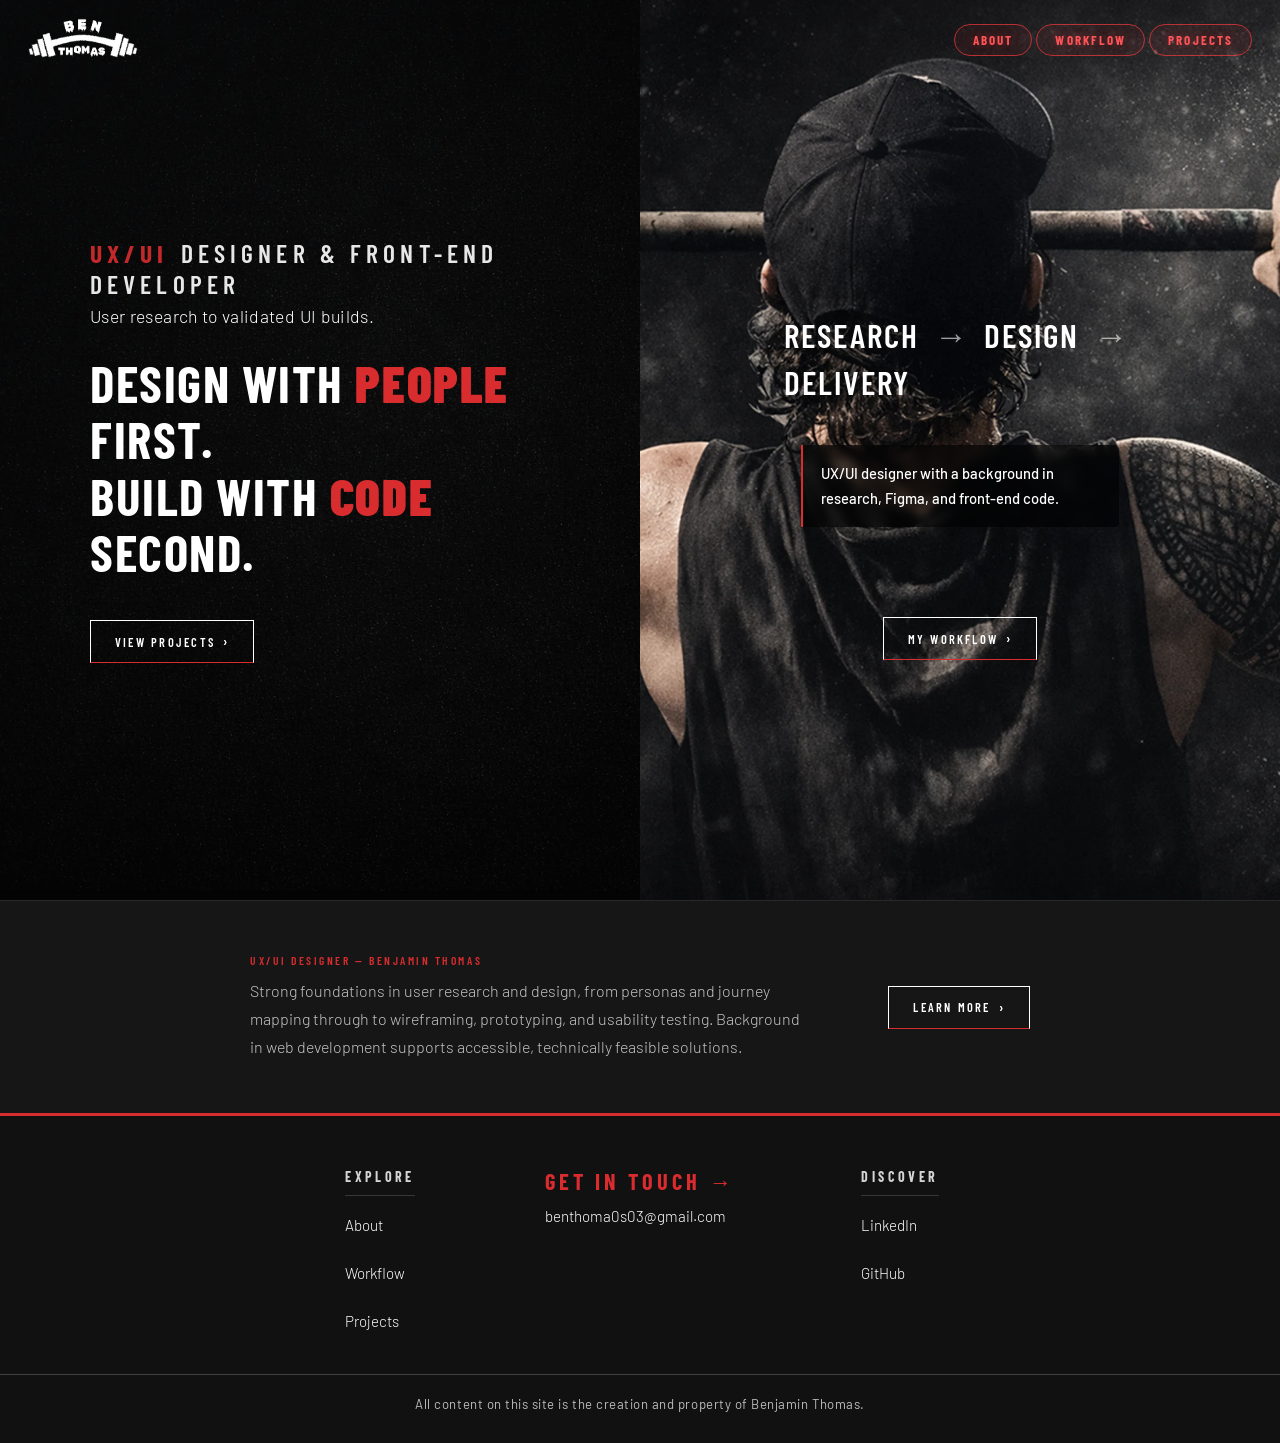
==== commit 49f05d79: "Add mobile nav toggles and nav/projects scripts Introduce mobile hamburger navigation and related ac" ====
--- a/index.html
+++ b/index.html
@@ -19,7 +19,17 @@
         <a href="index.html" class="nav__logo">
             <img src="images/logo.webp" alt="Ben Thomas logo" />
         </a>
-        <ul class="nav__links">
+        <!--
+            AI-assisted section:
+            The mobile hamburger navigation toggle below was drafted with help from GitHub Copilot,
+            then reviewed and edited for integration, styling, and accessibility within this project.
+        -->
+        <button class="nav-toggle" type="button" aria-controls="siteNavLinks" aria-expanded="false" aria-label="Open navigation menu">
+            <span class="nav-toggle__bar"></span>
+            <span class="nav-toggle__bar"></span>
+            <span class="nav-toggle__bar"></span>
+        </button>
+        <ul class="nav__links" id="siteNavLinks">
             <li><a href="about.html" class="nav__link">About</a></li>
             <li><a href="workflow.html" class="nav__link">Workflow</a></li>
             <li><a href="projects.html" class="nav__link">Projects</a></li>
@@ -97,6 +107,7 @@
         <p class="footer__copy">All content on this site is the creation and property of Benjamin Thomas.</p>
     </footer>
     <!-- Scripts -->
+        <script src="js/nav.js"></script>
         <script src="js/hero.js"></script>
 </body>
 </html>
--- a/css/style.css
+++ b/css/style.css
@@ -81,7 +81,7 @@
 .hero__right-content .hero__tagline { align-self: center; white-space: nowrap; font-size: clamp(1.6rem, 2.6vw, 2.4rem); }
 .hero__right-content .btn-outline { align-self: center; margin-top: auto; }
 .hero__label { font-family: var(--font-condensed); font-size: 1.6rem; font-weight: 600; letter-spacing: 0.2em; text-transform: uppercase; margin-bottom: 6px; opacity: 0.9; color: var(--white); }
-.hero__label span { font-weight: 300; margin-right: 2px; color: var(--red); }
+.hero__label span { font-weight: 900; margin-right: 2px; color: var(--red); }
 .hero__sub { font-size: 1.1rem; font-weight: 300; color: var(--white); margin-bottom: 28px; letter-spacing: 0.02em; }
 .hero__statement { font-family: var(--font-condensed); font-size: clamp(2.4rem, 4vw, 3.8rem); font-weight: 700; line-height: 1.1; text-transform: uppercase; letter-spacing: 0.03em; margin-bottom: 40px; color: var(--white); }
 .hero__statement strong { color: var(--red); font-weight: 900; }
@@ -102,7 +102,7 @@
 -----------
 */
 .site-footer { background: var(--footer-bg); padding: 52px 0 28px; }
-.footer__col h2 { font-family: var(--font-condensed); font-size: 0.72rem; font-weight: 400; letter-spacing: 0.35em; text-transform: uppercase; color: rgba(255,255,255,0.4); margin-bottom: 20px; padding-bottom: 10px; border-bottom: 1px solid rgba(255,255,255,0.08); }
+.footer__col h2 { font-family: var(--font-condensed); font-size: 0.88rem; font-weight: 700; letter-spacing: 0.24em; text-transform: uppercase; color: rgba(255,255,255,0.82); margin-bottom: 20px; padding-bottom: 10px; border-bottom: 1px solid rgba(255,255,255,0.16); }
 .footer__col nav { display: flex; flex-direction: column; gap: 30px; margin-top: 16px; }
 .footer__col a { font-size: 0.95rem; font-weight: 300; color: var(--white); text-decoration: none; display: inline-block; transition: color 0.2s, transform 0.2s; }
 .footer__col a:hover { color: var(--red); transform: translateY(-2px); }
@@ -111,5 +111,5 @@
 .footer__email { font-size: 0.95rem; font-weight: 400; color: var(--white); text-decoration: none; position: relative; display: inline-block; }
 .footer__email::after { content: ''; position: absolute; left: 0; right: 0; bottom: -2px; height: 1px; background: var(--white); transform: scaleX(0); transform-origin: left; transition: transform 0.25s; }
 .footer__email:hover::after { transform: scaleX(1); }
-.footer__divider { border: none; border-top: 1px solid rgba(255,255,255,0.1); margin: 0 0 20px; }
-.footer__copy { text-align: center; font-size: 0.72rem; font-weight: 300; color: rgba(255,255,255,0.35); letter-spacing: 0.05em; }+.footer__divider { border: none; border-top: 1px solid rgba(255,255,255,0.2); margin: 0 0 20px; }
+.footer__copy { text-align: center; font-size: 0.82rem; font-weight: 400; color: rgba(255,255,255,0.72); letter-spacing: 0.04em; max-width: 760px; margin: 0 auto; padding: 0 24px; line-height: 1.5; }
--- a/css/grid.css
+++ b/css/grid.css
@@ -12,19 +12,30 @@
 -----------
 */
 @media (max-width: 768px) {
-    .hero { height: auto; min-height: calc(100svh - var(--nav-h)); margin-top: var(--nav-h); }
+    .site-nav { height: 64px; padding: 12px 16px; }
+    .nav__logo img { height: 34px; }
+    .hero { height: auto; min-height: calc(100svh - 64px); margin-top: 64px; }
     .hero__left,
-    .hero__right { position: relative; left: auto !important; right: auto !important; width: 100% !important; height: 50svh; filter: none !important; }
+    .hero__right { position: relative; left: auto !important; right: auto !important; width: 100% !important; height: auto; min-height: 320px; filter: none !important; }
     .hero.hover-left .hero__right,
     .hero.hover-right .hero__left { filter: none !important; }
     .hero.hover-left .hero__right-content,
     .hero.hover-right .hero__left-content { opacity: 1 !important; }
     .hero__left-content,
-    .hero__right-content { width: 100%; margin: 0; padding: 0 28px 6vh; }
+    .hero__right-content {
+        width: 100% !important;
+        max-width: none;
+        margin: 0;
+        padding: 28px 28px 32px !important;
+        min-height: 0 !important;
+        justify-content: flex-start !important;
+        gap: 16px;
+    }
     .hero__right { display: flex; align-items: center; justify-content: center; }
-    .hero__right-content { padding: 0 !important; margin: 0 auto !important; align-items: flex-start; justify-content: flex-start !important; min-height: 0 !important; width: 70%; max-width: 300px; }
+    .hero__right-content { margin: 0 !important; align-items: flex-start; }
     .hero__right-content .hero__tagline { align-self: center; text-align: center; white-space: normal; font-size: 1.3rem; }
-    .hero__right-content .btn-outline { align-self: center; margin-top: 24px; }
+    .hero__left-content .btn-outline,
+    .hero__right-content .btn-outline { align-self: flex-start; margin-top: 12px; }
     .footer__grid { grid-template-columns: 1fr; padding: 0; gap: 32px; justify-items: center; }
     .footer__col { width: 180px; }
     .footer__col--contact { order: -1; }
@@ -33,4 +44,15 @@
 @media (max-width: 480px) {
     .hero__tagline { white-space: normal; }
     .hero__left-content, .hero__right-content { min-height: 0 !important; }
+}
+@media (max-width: 360px) {
+    .hero__left,
+    .hero__right { min-height: 280px; }
+    .hero__left-content,
+    .hero__right-content { width: 100% !important; max-width: none !important; padding: 22px 16px 24px !important; }
+    .hero__label { font-size: 1.2rem; letter-spacing: 0.14em; }
+    .hero__sub { font-size: 0.92rem; margin-bottom: 18px; }
+    .hero__statement { font-size: clamp(1.8rem, 9vw, 2.2rem); margin-bottom: 20px; }
+    .hero__right-content .hero__tagline { font-size: 1.1rem; }
+    .btn-outline { padding: 10px 14px; font-size: 0.68rem; letter-spacing: 0.14em; }
 }
--- a/css/about.css
+++ b/css/about.css
@@ -15,6 +15,31 @@
     justify-content: space-between;
 }
 
+.nav-toggle {
+    display: none;
+    width: 42px;
+    height: 42px;
+    border: 1px solid rgba(216,44,46,0.5);
+    border-radius: 8px;
+    background: rgba(216,44,46,0.08);
+    color: #fff;
+    cursor: pointer;
+    align-items: center;
+    justify-content: center;
+    flex-direction: column;
+    gap: 5px;
+}
+.nav-toggle__bar {
+    width: 18px;
+    height: 2px;
+    background: currentColor;
+    border-radius: 2px;
+    transition: transform 0.2s ease, opacity 0.2s ease;
+}
+.nav-toggle[aria-expanded="true"] .nav-toggle__bar:nth-child(1) { transform: translateY(7px) rotate(45deg); }
+.nav-toggle[aria-expanded="true"] .nav-toggle__bar:nth-child(2) { opacity: 0; }
+.nav-toggle[aria-expanded="true"] .nav-toggle__bar:nth-child(3) { transform: translateY(-7px) rotate(-45deg); }
+
 /*
 -----------
 NAV — inline row layout for all page classes
@@ -23,8 +48,7 @@
 .home-page .nav__links,
 .about-page .nav__links,
 .workflow-page .nav__links,
-.projects-page .nav__links,
-.case-study-page .nav__links {
+.projects-page .nav__links {
     position: static !important;
     transform: none !important;
     top: auto !important;
@@ -47,8 +71,7 @@
 .home-page .nav__link,
 .about-page .nav__link,
 .workflow-page .nav__link,
-.projects-page .nav__link,
-.case-study-page .nav__link {
+.projects-page .nav__link {
     font-family: var(--font-condensed);
     font-size: 0.82rem;
     font-weight: 700;
@@ -64,8 +87,7 @@
 .home-page .nav__link:hover,
 .about-page .nav__link:hover,
 .workflow-page .nav__link:hover,
-.projects-page .nav__link:hover,
-.case-study-page .nav__link:hover {
+.projects-page .nav__link:hover {
     color: #fff;
     background: var(--red);
     border-color: var(--red);
@@ -119,8 +141,7 @@
 */
 .about-page .site-nav,
 .workflow-page .site-nav,
-.projects-page .site-nav,
-.case-study-page .site-nav {
+.projects-page .site-nav {
     background: rgba(10,10,10,0.97);
     border-bottom: 1px solid rgba(255,255,255,0.07);
 }
@@ -495,9 +516,128 @@
         padding: 0 24px;
     }
     .about-cta__links { flex-direction: column; align-items: center; }
+
+    .home-page .nav-toggle,
+    .about-page .nav-toggle,
+    .workflow-page .nav-toggle,
+    .projects-page .nav-toggle {
+        display: inline-flex;
+        color: var(--red);
+    }
+
+    .home-page .nav__links,
+    .about-page .nav__links,
+    .workflow-page .nav__links,
+    .projects-page .nav__links {
+        position: absolute !important;
+        top: calc(100% + 8px) !important;
+        left: auto;
+        right: 12px;
+        width: min(240px, 84vw);
+        display: none !important;
+        flex-direction: column;
+        align-items: stretch;
+        gap: 8px;
+        padding: 12px;
+        border-radius: 10px;
+        background: rgba(10,10,10,0.98);
+        border: 1px solid rgba(255,255,255,0.12);
+        box-shadow: 0 10px 28px rgba(0,0,0,0.35);
+        z-index: 22;
+    }
+
+    .home-page .nav__links.is-open,
+    .about-page .nav__links.is-open,
+    .workflow-page .nav__links.is-open,
+    .projects-page .nav__links.is-open {
+        display: flex !important;
+    }
+
+    .home-page .nav__link,
+    .about-page .nav__link,
+    .workflow-page .nav__link,
+    .projects-page .nav__link {
+        font-size: 0.84rem;
+        letter-spacing: 0.12em;
+        padding: 10px 12px;
+        border: none;
+        border-radius: 6px;
+        background: transparent;
+        color: rgba(255,255,255,0.92);
+        text-align: left;
+    }
+    .home-page .nav__link:hover,
+    .about-page .nav__link:hover,
+    .workflow-page .nav__link:hover,
+    .projects-page .nav__link:hover {
+        background: rgba(216,44,46,0.16);
+        color: #fff;
+    }
+
+    .case-study-page .cs-nav-toggle {
+        display: inline-flex !important;
+    }
+    .case-study-page .nav__links {
+        display: none !important;
+    }
+    .case-study-page .nav__links.is-open {
+        display: flex !important;
+    }
+}
+@media (max-width: 520px) {
+    .home-page .site-nav,
+    .about-page .site-nav,
+    .workflow-page .site-nav,
+    .projects-page .site-nav {
+        padding: 10px 12px;
+    }
+    .home-page .nav__links,
+    .about-page .nav__links,
+    .workflow-page .nav__links,
+.projects-page .nav__links {
+        gap: 6px;
+    }
+    .home-page .nav__link,
+    .about-page .nav__link,
+    .workflow-page .nav__link,
+.projects-page .nav__link {
+        font-size: 0.7rem;
+        letter-spacing: 0.1em;
+        padding: 6px 10px;
+    }
+}
+@media (max-width: 360px) {
+    .home-page .nav__links,
+    .about-page .nav__links,
+    .workflow-page .nav__links,
+.projects-page .nav__links {
+        gap: 4px;
+    }
+    .home-page .nav__link,
+    .about-page .nav__link,
+    .workflow-page .nav__link,
+.projects-page .nav__link {
+        font-size: 0.64rem;
+        letter-spacing: 0.08em;
+        padding: 5px 8px;
+    }
 }
 @media (max-width: 480px) {
     .about-skills { grid-template-columns: 1fr 1fr; }
     .about-container { max-width: 94%; }
     .about-cta { max-width: 94%; }
+}
+
+@media (hover: none) and (pointer: coarse) {
+    .proj-card:focus,
+    .proj-card__link:focus,
+    .proj-card__tag:focus,
+    .cs-all-projects-btn:focus,
+    .cs-tool__link:focus,
+    .nav__link:focus,
+    .nav__back:focus,
+    .btn-outline:focus {
+        outline: none !important;
+        box-shadow: none !important;
+    }
 }
